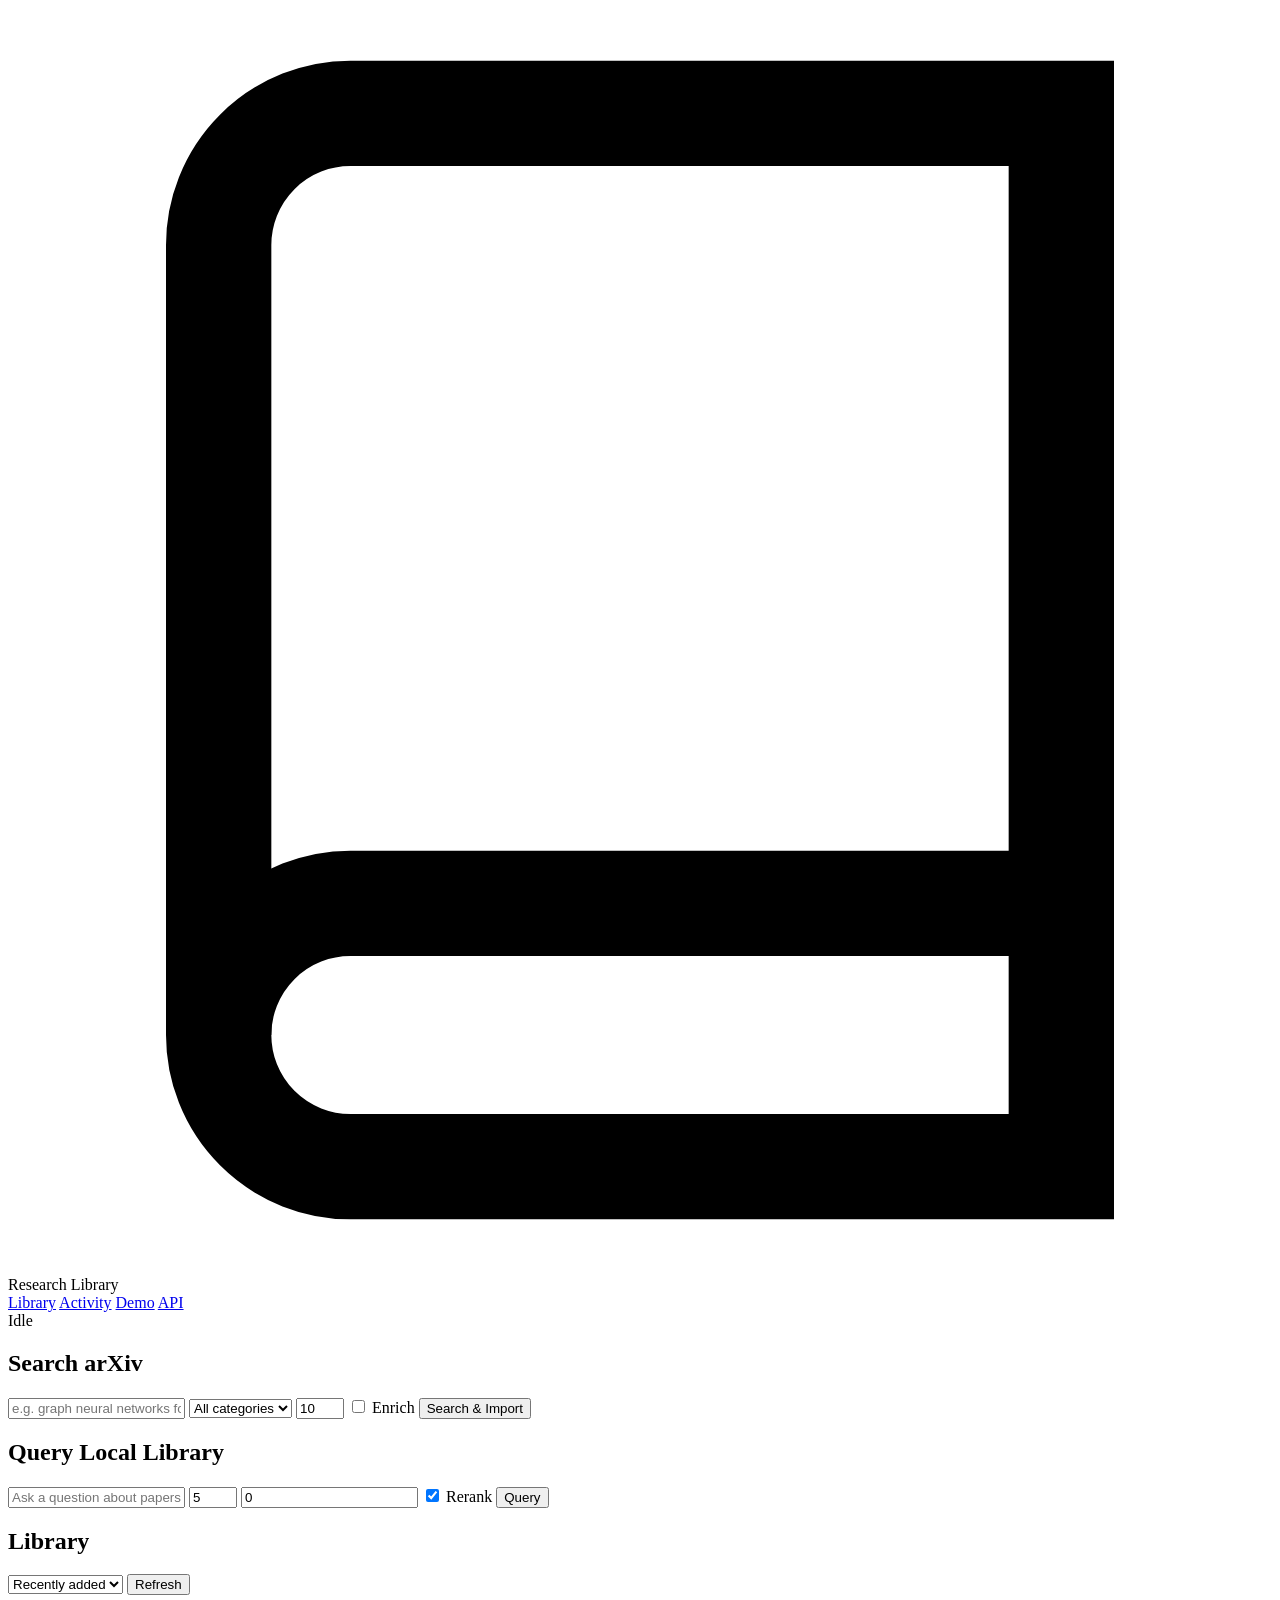
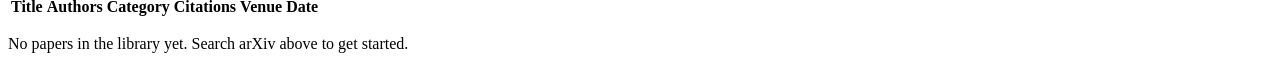
==== src/api/frontend/index.html @ d5196d13 "M7: FastAPI + visual panel with REST, WebSocket, and frontend - src/api/main.py: FastAPI app with 14" ====
<!DOCTYPE html>
<html lang="en">
<head>
  <meta charset="UTF-8">
  <meta name="viewport" content="width=device-width, initial-scale=1.0">
  <title>Research Library — Dashboard</title>
  <link rel="stylesheet" href="/style.css">
</head>
<body>
  <nav class="navbar">
    <div class="nav-brand">
      <svg class="nav-icon" viewBox="0 0 24 24" fill="none" stroke="currentColor" stroke-width="2">
        <path d="M4 19.5A2.5 2.5 0 016.5 17H20"/><path d="M6.5 2H20v20H6.5A2.5 2.5 0 014 19.5v-15A2.5 2.5 0 016.5 2z"/>
      </svg>
      <span>Research Library</span>
    </div>
    <div class="nav-links">
      <a href="/" class="active">Library</a>
      <a href="/activity">Activity</a>
      <a href="/demo">Demo</a>
      <a href="/docs">API</a>
    </div>
    <div id="model-indicator" class="model-indicator" title="Model loading state">
      <span class="dot dot-idle"></span>
      <span class="model-text">Idle</span>
    </div>
  </nav>

  <main class="container">
    <!-- Search section -->
    <section class="card search-section">
      <h2>Search arXiv</h2>
      <div class="search-row">
        <input type="text" id="search-query" placeholder="e.g. graph neural networks for drug discovery" class="input-grow">
        <select id="search-category">
          <option value="">All categories</option>
          <option value="cs.LG">cs.LG</option>
          <option value="cs.CL">cs.CL</option>
          <option value="cs.AI">cs.AI</option>
          <option value="cs.CV">cs.CV</option>
          <option value="stat.ML">stat.ML</option>
          <option value="physics">physics</option>
        </select>
        <input type="number" id="search-max" value="10" min="1" max="50" class="input-sm" title="Max results">
        <label class="checkbox-label"><input type="checkbox" id="search-enrich"> Enrich</label>
        <button id="search-btn" class="btn btn-primary">Search & Import</button>
      </div>
      <div id="search-status" class="status-msg"></div>
    </section>

    <!-- Local query section -->
    <section class="card query-section">
      <h2>Query Local Library</h2>
      <div class="search-row">
        <input type="text" id="query-text" placeholder="Ask a question about papers in your library…" class="input-grow">
        <input type="number" id="query-topk" value="5" min="1" max="50" class="input-sm" title="Top K">
        <input type="number" id="query-mincit" value="0" min="0" class="input-sm" title="Min citations">
        <label class="checkbox-label"><input type="checkbox" id="query-rerank" checked> Rerank</label>
        <button id="query-btn" class="btn btn-secondary">Query</button>
      </div>
    </section>

    <!-- Results / Library table -->
    <section class="card">
      <div class="table-header">
        <h2 id="table-title">Library <span id="paper-count" class="badge"></span></h2>
        <div class="table-controls">
          <select id="sort-by">
            <option value="created_at">Recently added</option>
            <option value="citation_count">Citations</option>
            <option value="published">Published date</option>
          </select>
          <button id="refresh-btn" class="btn btn-ghost">Refresh</button>
        </div>
      </div>
      <div id="results-container" class="results-container">
        <table id="results-table" class="data-table">
          <thead>
            <tr>
              <th>Title</th><th>Authors</th><th>Category</th><th>Citations</th><th>Venue</th><th>Date</th><th></th>
            </tr>
          </thead>
          <tbody id="results-body"></tbody>
        </table>
        <div id="empty-state" class="empty-state">
          <p>No papers in the library yet. Search arXiv above to get started.</p>
        </div>
        <div id="loading-state" class="loading-state" style="display:none;">
          <div class="spinner"></div><p>Loading…</p>
        </div>
      </div>
    </section>
  </main>

  <script src="/app.js"></script>
</body>
</html>
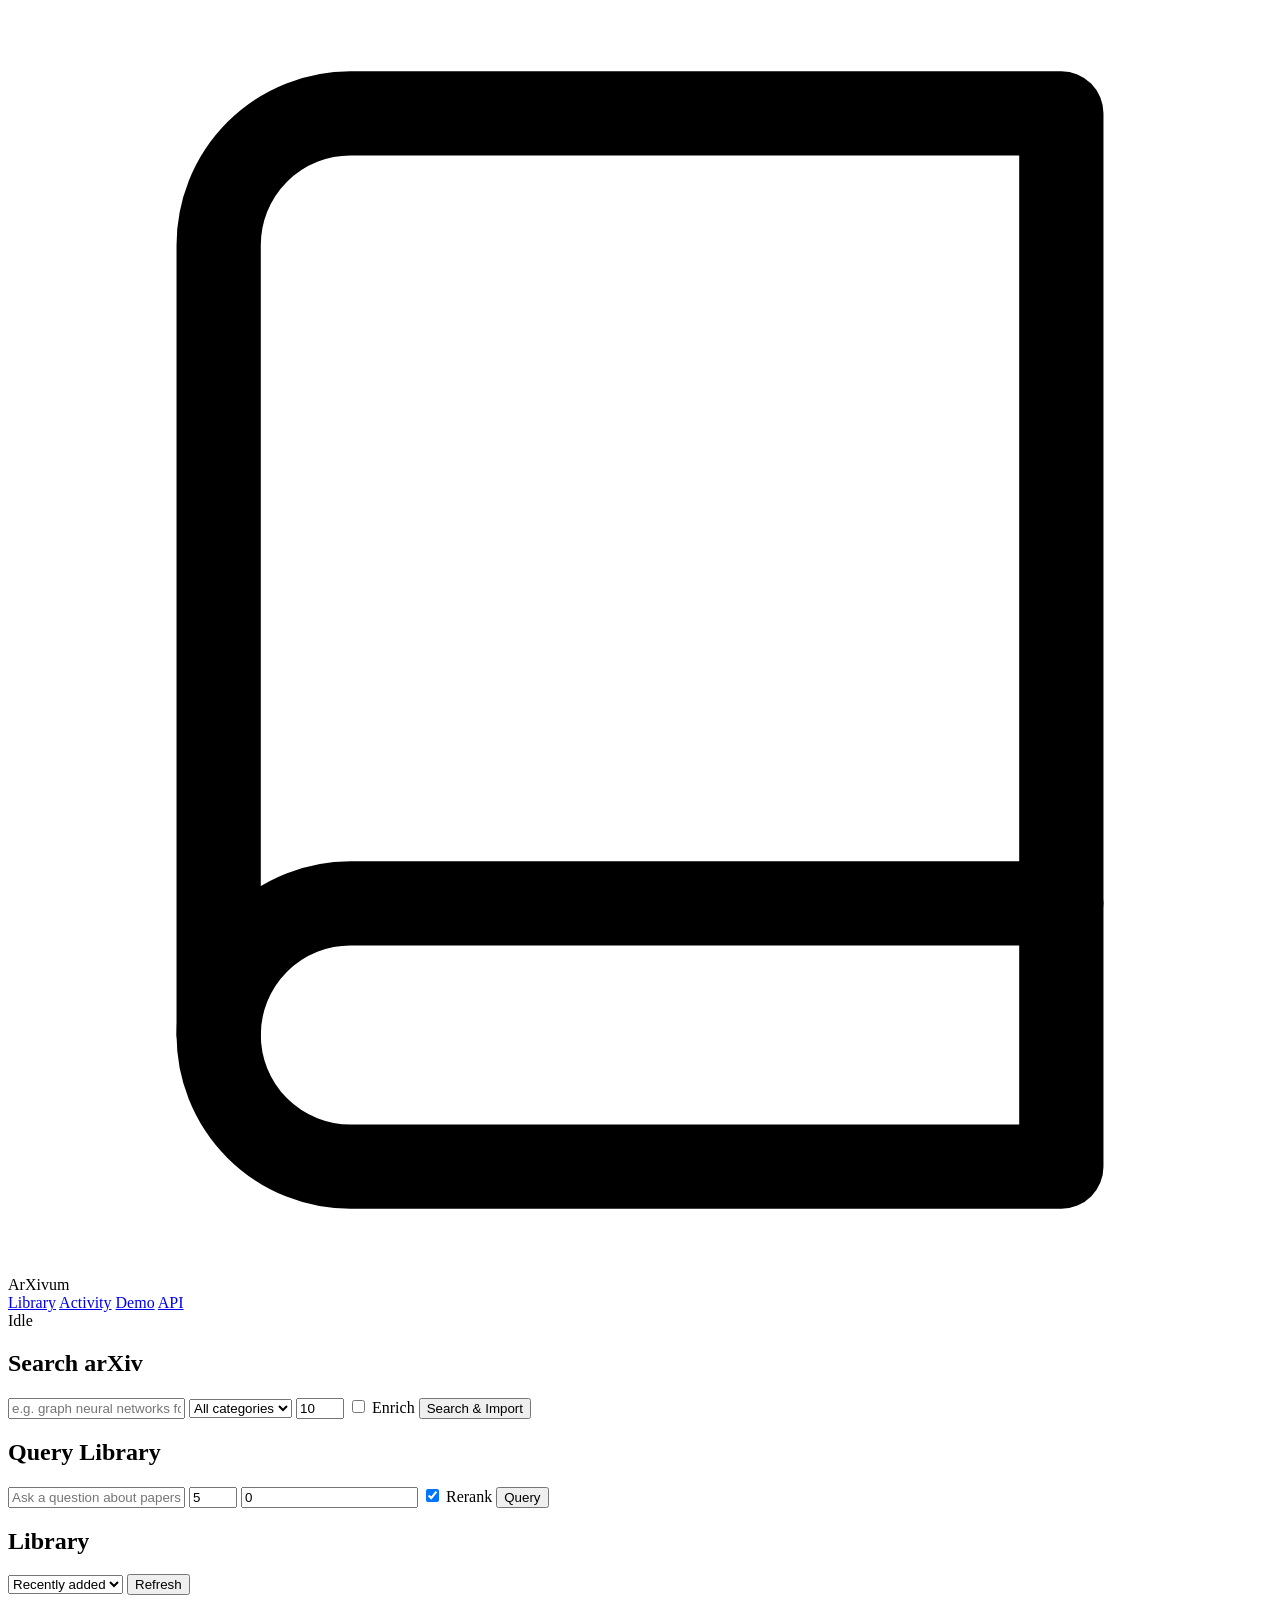
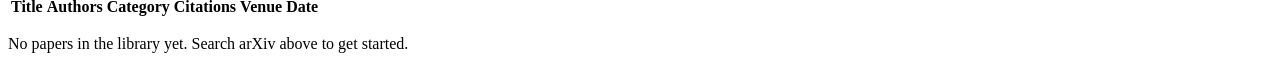
==== commit d88f304e: "feat(ui): redesign visual panel around a scholarly paper aesthetic Replaced the slate/blue/default t" ====
--- a/src/api/frontend/index.html
+++ b/src/api/frontend/index.html
@@ -3,16 +3,16 @@
 <head>
   <meta charset="UTF-8">
   <meta name="viewport" content="width=device-width, initial-scale=1.0">
-  <title>Research Library — Dashboard</title>
+  <title>ArXivum — Library</title>
   <link rel="stylesheet" href="/style.css">
 </head>
 <body>
   <nav class="navbar">
     <div class="nav-brand">
-      <svg class="nav-icon" viewBox="0 0 24 24" fill="none" stroke="currentColor" stroke-width="2">
+      <svg class="nav-icon" viewBox="0 0 24 24" fill="none" stroke="currentColor" stroke-width="1.6" stroke-linecap="round" stroke-linejoin="round">
         <path d="M4 19.5A2.5 2.5 0 016.5 17H20"/><path d="M6.5 2H20v20H6.5A2.5 2.5 0 014 19.5v-15A2.5 2.5 0 016.5 2z"/>
       </svg>
-      <span>Research Library</span>
+      <span>ArXivum</span>
     </div>
     <div class="nav-links">
       <a href="/" class="active">Library</a>
@@ -20,14 +20,13 @@
       <a href="/demo">Demo</a>
       <a href="/docs">API</a>
     </div>
-    <div id="model-indicator" class="model-indicator" title="Model loading state">
+    <div id="model-indicator" class="model-indicator" title="Local model state">
       <span class="dot dot-idle"></span>
       <span class="model-text">Idle</span>
     </div>
   </nav>
 
   <main class="container">
-    <!-- Search section -->
     <section class="card search-section">
       <h2>Search arXiv</h2>
       <div class="search-row">
@@ -43,16 +42,15 @@
         </select>
         <input type="number" id="search-max" value="10" min="1" max="50" class="input-sm" title="Max results">
         <label class="checkbox-label"><input type="checkbox" id="search-enrich"> Enrich</label>
-        <button id="search-btn" class="btn btn-primary">Search & Import</button>
+        <button id="search-btn" class="btn btn-primary">Search &amp; Import</button>
       </div>
       <div id="search-status" class="status-msg"></div>
     </section>
 
-    <!-- Local query section -->
     <section class="card query-section">
-      <h2>Query Local Library</h2>
+      <h2>Query Library</h2>
       <div class="search-row">
-        <input type="text" id="query-text" placeholder="Ask a question about papers in your library…" class="input-grow">
+        <input type="text" id="query-text" placeholder="Ask a question about papers in your library" class="input-grow">
         <input type="number" id="query-topk" value="5" min="1" max="50" class="input-sm" title="Top K">
         <input type="number" id="query-mincit" value="0" min="0" class="input-sm" title="Min citations">
         <label class="checkbox-label"><input type="checkbox" id="query-rerank" checked> Rerank</label>
@@ -60,7 +58,6 @@
       </div>
     </section>
 
-    <!-- Results / Library table -->
     <section class="card">
       <div class="table-header">
         <h2 id="table-title">Library <span id="paper-count" class="badge"></span></h2>
